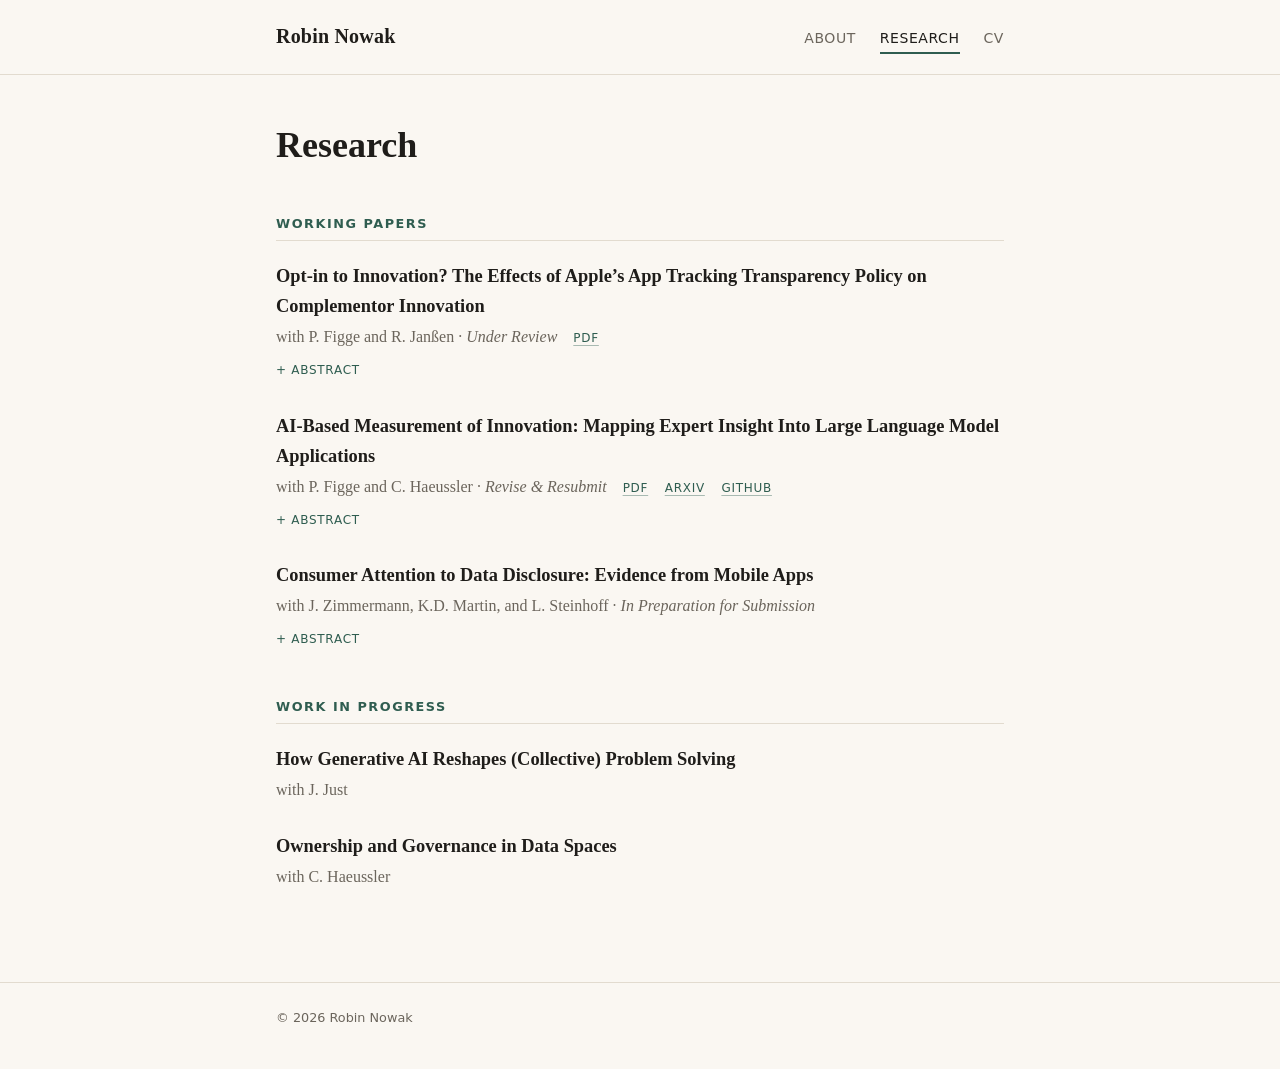
==== research.html @ 18aa1c7b "Initial version of academic website" ====
<!doctype html>
<html lang="en">
<head>
  <meta charset="utf-8">
  <meta name="viewport" content="width=device-width, initial-scale=1">
  <title>Research — Robin Nowak</title>
  <meta name="description" content="Research by Robin Nowak: working papers, publications and work in progress.">
  <link rel="stylesheet" href="assets/style.css">
</head>
<body>

  <header class="site-header">
    <div class="wrap">
      <a class="site-name" href="index.html">Robin Nowak</a>
      <nav class="site-nav">
        <a href="index.html">About</a>
        <a href="research.html" aria-current="page">Research</a>
        <a href="pdfs/cv_nowak.pdf" target="_blank" rel="noopener">CV</a>
      </nav>
    </div>
  </header>

  <main>
    <div class="wrap">
      <h1>Research</h1>

      <!--
        To add a paper, copy one <article class="paper"> block and edit it.
        Delete any section you don't need.
      -->

      <h2>Working Papers</h2>

      <article class="paper">
        <p class="paper-title"><a href="pdfs/nowak-et-al_2026_att-opt-in-to-innovation.pdf" target="_blank" rel="noopener">Opt-in to Innovation? The Effects of Apple’s App Tracking Transparency Policy on Complementor Innovation</a></p>
        <p class="paper-meta">
          with P. Figge and R. Janßen ·
          <span class="paper-status">Under Review</span>
          <span class="paper-links"><a href="pdfs/nowak-et-al_2026_att-opt-in-to-innovation.pdf" target="_blank" rel="noopener">PDF</a></span>
        </p>
        <details>
          <summary>Abstract</summary>
          <p>Platform operators face a continuous trade-off in governance decisions between addressing user interests and preserving incentives for complementor innovation. One highly debated area of platform governance concerns protecting user privacy by restricting third-party tracking, which, however, is vital to many complementors’ value capture models. In this paper, we seek to understand the implications of stricter privacy governance on complementor innovation. We examine how mobile app developers adjust their innovation activities in response to Apple’s App Tracking Transparency (ATT) policy. Using a quasi-experimental difference-in-differences framework, we compare the innovation outcomes (feature updates) for apps affected by the policy with those unaffected, before and after the policy announcement. Our results indicate a positive effect of ATT on affected apps’ innovation relative to unaffected apps after the policy announcement. Further analyses are consistent with an adaptive response to reduced third-party tracking: the innovation response is stronger among more exposed apps, and affected developers innovate to support alternative ways to capture value. We discuss that while stricter privacy governance may initially seem to negatively affect complementor innovation, its nuanced effects can also serve as strategic catalysts and enable platform operators to reshape complementors’ innovation activities.</p>
        </details>
      </article>

      <article class="paper">
        <p class="paper-title"><a href="pdfs/nowak-et-al_2026_ai-measurement.pdf" target="_blank" rel="noopener">AI-Based Measurement of Innovation: Mapping Expert Insight Into Large Language Model Applications</a></p>
        <p class="paper-meta">
          with P. Figge and C. Haeussler ·
          <span class="paper-status">Revise &amp; Resubmit</span>
          <span class="paper-links">
            <a href="pdfs/nowak-et-al_2026_ai-measurement.pdf" target="_blank" rel="noopener">PDF</a>
            <a href="https://arxiv.org/abs/2508.02430" target="_blank" rel="noopener">arXiv</a>
            <a href="https://github.com/robi979/AI-Innovation-Measurement_Extension" target="_blank" rel="noopener">GitHub</a>
          </span>
        </p>
        <details>
          <summary>Abstract</summary>
          <p>Measuring innovation often relies on context-specific proxies and expert evaluation. Hence, empirical innovation research is often limited to settings where such data is available. We investigate how large language models (LLMs) can be leveraged to overcome the constraints of manual expert evaluations and assist researchers in measuring innovation. We first design an LLM framework that reliably approximates domain experts’ assessment of innovation from unstructured text data. We then evaluate the performance and broad applicability of this framework through two demonstration studies in different contexts: (1) innovation in software application updates and (2) user-generated ideas in product reviews. We compared the performance (F1-score) and reliability (consistency rate) of our LLM framework against alternative measures used in prior innovation studies, and to state-of-the-art machine learning- and deep learning-based models. The LLM framework achieved higher F1-scores than the other approaches, and its results are highly consistent (i.e., results do not change across runs). This article equips R&amp;D personnel in firms, as well as researchers, reviewers, and editors, with the knowledge and tools to effectively use LLMs for measuring innovation and evaluating the performance of LLM-based innovation measures. In doing so, we discuss the impact of important design decisions—including model selection, prompt engineering, training data size, training data distribution, and parameter settings—on performance and reliability. Given the challenges inherent in using human expert evaluation and existing text-based measures, our framework has important implications for harnessing LLMs as reliable, increasingly accessible, and broadly applicable research tools for measuring innovation.</p>
        </details>
      </article>

      <article class="paper">
        <p class="paper-title">Consumer Attention to Data Disclosure: Evidence from Mobile Apps</p>
        <p class="paper-meta">
          with J. Zimmermann, K.D. Martin, and L. Steinhoff ·
          <span class="paper-status">In Preparation for Submission</span>
        </p>
        <details>
          <summary>Abstract</summary>
          <p>The mobile apps that mediate everyday activities make data disclosures a routine part of people’s lives, but in fragmented prior research, the privacy threats associated with data disclosures dominate. To complement such perspectives, the current research proposes a novel conceptualization that reflects how consumers respond when transparency policies make data disclosure practices salient. A large-scale, natural experiment involving more than 700,000 app reviews, surrounding the introduction of Apple’s Privacy Nutrition Labels, reveals a negative relative effect of transparency on consumer attention to data disclosures. Yet as these labels diffused, and transparency became a platform standard, consumers seemed to attend specifically to data disclosures by apps that were very late in adopting the labels. In contrast with prior evidence, the overall sentiment in data disclosure reviews remains largely positive. To clarify these findings, two controlled experiments systematically vary the timing of transparency efforts and the appropriateness of the data disclosures. The experimental evidence reveals that consumer reactions depend jointly on whether transparency occurs when expected and if the disclosed data practices align with contextual expectations. Thus, consumer responses to data disclosures are shaped by their timing and appropriateness, not just the simple existence of data disclosures.</p>
        </details>
      </article>

      <h2>Work in Progress</h2>

      <article class="paper">
        <p class="paper-title">How Generative AI Reshapes (Collective) Problem Solving</p>
        <p class="paper-meta">with J. Just</p>
      </article>

      <article class="paper">
        <p class="paper-title">Ownership and Governance in Data Spaces</p>
        <p class="paper-meta">with C. Haeussler</p>
      </article>

    </div>
  </main>

  <footer class="site-footer">
    <div class="wrap">© <span id="year">2026</span> Robin Nowak</div>
  </footer>

  <script>document.getElementById("year").textContent = new Date().getFullYear();</script>
</body>
</html>
---- assets/style.css ----
/* ---------- Fonts (self-hosted, latin subset) ---------- */
@font-face {
  font-family: "Inter";
  font-style: normal;
  font-weight: 400 600;
  font-display: swap;
  src: url("fonts/inter-latin.woff2") format("woff2");
}
@font-face {
  font-family: "Source Serif 4";
  font-style: normal;
  font-weight: 400 600;
  font-display: swap;
  src: url("fonts/source-serif-4-latin.woff2") format("woff2");
}
@font-face {
  font-family: "Source Serif 4";
  font-style: italic;
  font-weight: 400;
  font-display: swap;
  src: url("fonts/source-serif-4-italic-latin.woff2") format("woff2");
}

/* ---------- Color tokens ---------- */
:root {
  --bg: #faf7f2;
  --surface: #f2ede4;
  --ink: #1f1d1a;
  --muted: #6b655c;
  --rule: #e2dbcf;
  --accent: #2f5d50;
  --accent-soft: #e3ece8;
  --serif: "Source Serif 4", Georgia, "Times New Roman", serif;
  --sans: "Inter", system-ui, -apple-system, "Segoe UI", sans-serif;
}

@media (prefers-color-scheme: dark) {
  :root:not([data-theme="light"]) {
    --bg: #1a1916;
    --surface: #23211d;
    --ink: #ece7de;
    --muted: #a39c90;
    --rule: #34312b;
    --accent: #8cc2ae;
    --accent-soft: #263430;
  }
}

:root[data-theme="dark"] {
  --bg: #1a1916;
  --surface: #23211d;
  --ink: #ece7de;
  --muted: #a39c90;
  --rule: #34312b;
  --accent: #8cc2ae;
  --accent-soft: #263430;
}

/* ---------- Base ---------- */
*, *::before, *::after { box-sizing: border-box; }

html { -webkit-text-size-adjust: 100%; }

body {
  margin: 0;
  background: var(--bg);
  color: var(--ink);
  font-family: var(--serif);
  font-size: 1.125rem;
  line-height: 1.65;
}

a {
  color: var(--accent);
  text-decoration: underline;
  text-decoration-thickness: 1px;
  text-underline-offset: 3px;
  text-decoration-color: color-mix(in srgb, var(--accent) 40%, transparent);
}
a:hover { text-decoration-color: var(--accent); }

.wrap {
  max-width: 760px;
  margin: 0 auto;
  padding: 0 16px;
}

/* ---------- Header / nav ---------- */
.site-header {
  border-bottom: 1px solid var(--rule);
}
.site-header .wrap {
  display: flex;
  align-items: baseline;
  justify-content: space-between;
  gap: 1rem;
  flex-wrap: wrap;
  padding-top: 1.25rem;
  padding-bottom: 1.25rem;
}
.site-name {
  font-size: 1.25rem;
  font-weight: 600;
  color: var(--ink);
  text-decoration: none;
  letter-spacing: 0.01em;
}
.site-nav {
  display: flex;
  gap: 1.5rem;
  font-family: var(--sans);
  font-size: 0.875rem;
  letter-spacing: 0.04em;
  text-transform: uppercase;
}
.site-nav a {
  color: var(--muted);
  text-decoration: none;
  padding-bottom: 2px;
  border-bottom: 2px solid transparent;
}
.site-nav a:hover { color: var(--ink); }
.site-nav a[aria-current="page"] {
  color: var(--ink);
  border-bottom-color: var(--accent);
}

/* ---------- Main ---------- */
main { padding: 3rem 0 4rem; }

h1, h2, h3 { font-weight: 600; line-height: 1.25; }
h1 { font-size: 2.25rem; margin: 0 0 0.25rem; }

h2 {
  font-size: 0.8rem;
  font-family: var(--sans);
  font-weight: 600;
  letter-spacing: 0.12em;
  text-transform: uppercase;
  color: var(--accent);
  margin: 3rem 0 1.25rem;
  padding-bottom: 0.5rem;
  border-bottom: 1px solid var(--rule);
}

/* ---------- Profile (home) ---------- */
.page-title { margin-bottom: 2rem; }

.about {
  display: grid;
  grid-template-columns: 220px 1fr;
  gap: 3rem;
  align-items: start;
}
.profile img {
  display: block;
  width: 100%;
  aspect-ratio: 4 / 5;
  object-fit: cover;
  object-position: 50% 10%;
  border-radius: 4px;
  background: var(--surface);
  box-shadow: 8px 8px 0 var(--accent-soft);
  margin-bottom: 1.5rem;
}
.profile p { margin: 0; font-size: 0.95rem; line-height: 1.5; }
.profile .name { font-size: 1.15rem; font-weight: 600; }
.profile .role { color: var(--muted); font-style: italic; }
.profile .affil { color: var(--muted); margin-top: 0.35rem; }
.profile .contact {
  margin-top: 0.75rem;
  font-family: var(--sans);
  font-size: 0.78rem;
  overflow-wrap: anywhere;
}

.bio p { margin: 0 0 1.1rem; }
.bio p:first-child { margin-top: -0.3rem; }

/* ---------- Research ---------- */
.paper {
  margin: 0 0 1.75rem;
}
.paper-title {
  font-size: 1.15rem;
  font-weight: 600;
  margin: 0;
}
.paper-title a { color: var(--ink); text-decoration: none; }
.paper-title a:hover { color: var(--accent); }
.paper-meta {
  margin: 0.15rem 0 0;
  color: var(--muted);
  font-size: 1rem;
}
.paper-status {
  font-style: italic;
}
.paper details {
  margin-top: 0.35rem;
  font-size: 1rem;
}
.paper summary {
  cursor: pointer;
  display: inline-block;
  font-family: var(--sans);
  font-size: 0.75rem;
  letter-spacing: 0.06em;
  text-transform: uppercase;
  color: var(--accent);
  list-style: none;
}
.paper summary::-webkit-details-marker { display: none; }
.paper summary::before { content: "+ "; }
.paper details[open] summary::before { content: "– "; }
.paper details p {
  margin: 0.6rem 0 0;
  padding-left: 1rem;
  border-left: 2px solid var(--rule);
}
.paper-links {
  display: inline;
  margin-left: 0.75rem;
  font-family: var(--sans);
  font-size: 0.75rem;
  letter-spacing: 0.06em;
  text-transform: uppercase;
}
.paper-links a { margin-right: 0.75rem; }

/* ---------- Footer ---------- */
.site-footer {
  border-top: 1px solid var(--rule);
  padding: 1.5rem 0 2.5rem;
  font-family: var(--sans);
  font-size: 0.8rem;
  color: var(--muted);
}

/* ---------- Small screens ---------- */
@media (max-width: 600px) {
  body { font-size: 1.05rem; }
  main { padding: 2rem 0 3rem; }
  h1 { font-size: 1.85rem; }
  .about {
    grid-template-columns: 1fr;
    gap: 2rem;
  }
  .profile img { width: 180px; }
  .site-nav { gap: 1rem; }
  .paper-links { display: block; margin: 0.25rem 0 0; }
}
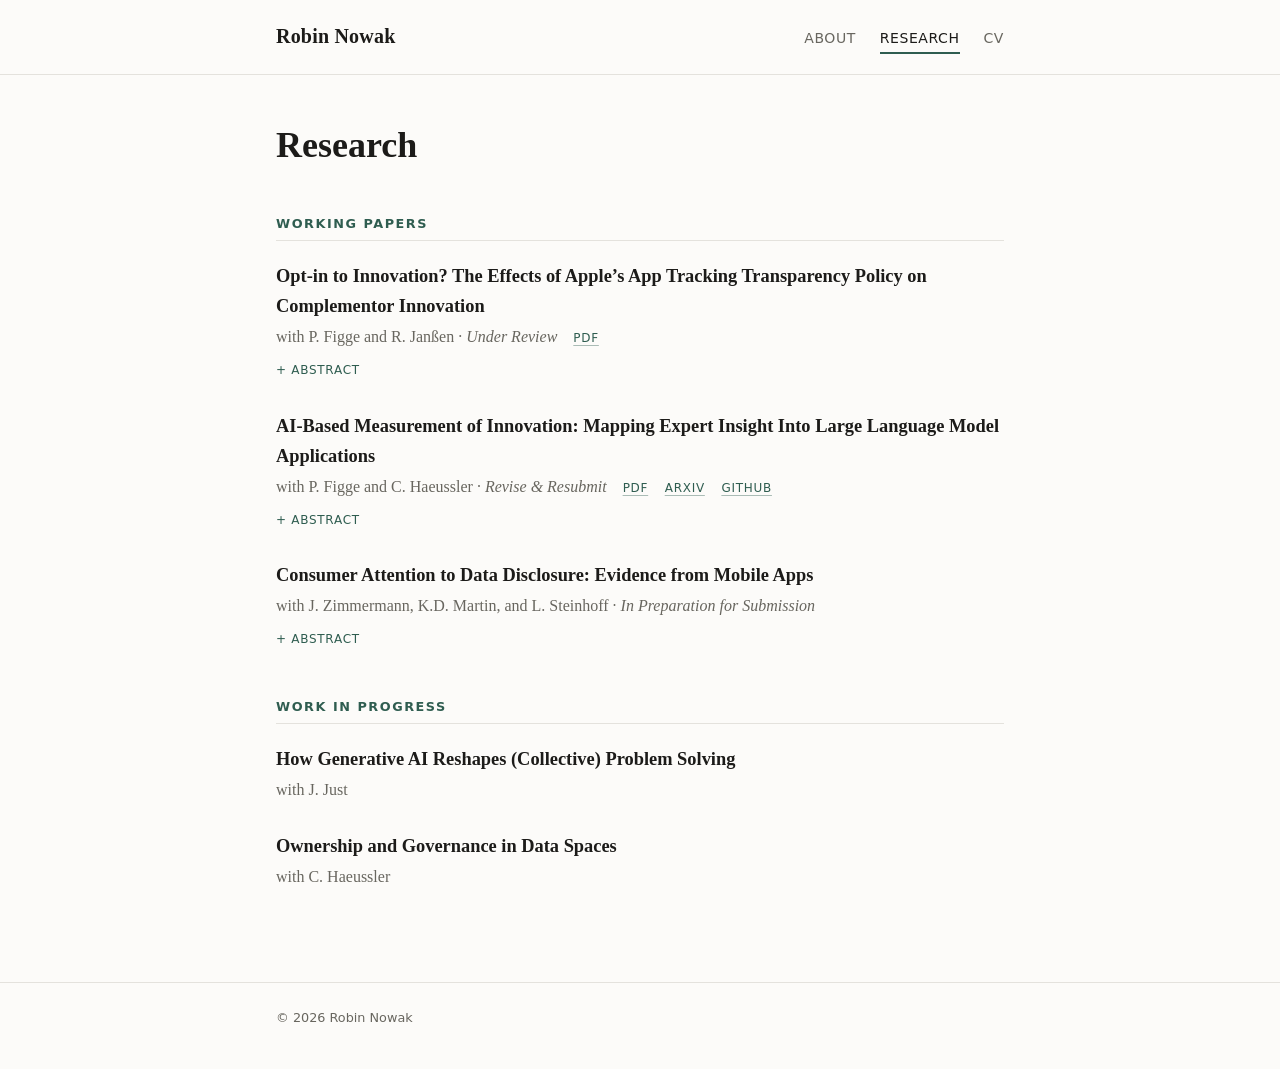
==== commit f395257f: "Set page titles to "Robin Nowak - Personal Homepage" and add Open Graph tags Co-Authored-By: Claude " ====
--- a/research.html
+++ b/research.html
@@ -3,7 +3,9 @@
 <head>
   <meta charset="utf-8">
   <meta name="viewport" content="width=device-width, initial-scale=1">
-  <title>Research — Robin Nowak</title>
+  <title>Research - Robin Nowak - Personal Homepage</title>
+  <meta property="og:title" content="Research - Robin Nowak - Personal Homepage">
+  <meta property="og:site_name" content="Robin Nowak - Personal Homepage">
   <meta name="description" content="Research by Robin Nowak: working papers, publications and work in progress.">
   <link rel="stylesheet" href="assets/style.css">
 </head>
--- a/assets/style.css
+++ b/assets/style.css
@@ -1,59 +1,36 @@
-/* ---------- Fonts (self-hosted, latin subset) ---------- */
-@font-face {
-  font-family: "Inter";
-  font-style: normal;
-  font-weight: 400 600;
-  font-display: swap;
-  src: url("fonts/inter-latin.woff2") format("woff2");
-}
-@font-face {
-  font-family: "Source Serif 4";
-  font-style: normal;
-  font-weight: 400 600;
-  font-display: swap;
-  src: url("fonts/source-serif-4-latin.woff2") format("woff2");
-}
-@font-face {
-  font-family: "Source Serif 4";
-  font-style: italic;
-  font-weight: 400;
-  font-display: swap;
-  src: url("fonts/source-serif-4-italic-latin.woff2") format("woff2");
-}
-
 /* ---------- Color tokens ---------- */
 :root {
-  --bg: #faf7f2;
-  --surface: #f2ede4;
-  --ink: #1f1d1a;
-  --muted: #6b655c;
-  --rule: #e2dbcf;
+  --bg: #fcfbf9;
+  --surface: #f4f3f0;
+  --ink: #1c1b19;
+  --muted: #68665f;
+  --rule: #e4e2dd;
   --accent: #2f5d50;
-  --accent-soft: #e3ece8;
-  --serif: "Source Serif 4", Georgia, "Times New Roman", serif;
-  --sans: "Inter", system-ui, -apple-system, "Segoe UI", sans-serif;
+  --accent-soft: #e4ece8;
+  --serif: Georgia, "Times New Roman", Times, serif;
+  --sans: system-ui, -apple-system, "Segoe UI", "Helvetica Neue", Helvetica, Arial, sans-serif;
 }
 
 @media (prefers-color-scheme: dark) {
   :root:not([data-theme="light"]) {
-    --bg: #1a1916;
-    --surface: #23211d;
-    --ink: #ece7de;
-    --muted: #a39c90;
-    --rule: #34312b;
+    --bg: #121212;
+    --surface: #1c1c1c;
+    --ink: #e8e8e8;
+    --muted: #a0a0a0;
+    --rule: #2e2e2e;
     --accent: #8cc2ae;
-    --accent-soft: #263430;
+    --accent-soft: #223029;
   }
 }
 
 :root[data-theme="dark"] {
-  --bg: #1a1916;
-  --surface: #23211d;
-  --ink: #ece7de;
-  --muted: #a39c90;
-  --rule: #34312b;
+  --bg: #121212;
+  --surface: #1c1c1c;
+  --ink: #e8e8e8;
+  --muted: #a0a0a0;
+  --rule: #2e2e2e;
   --accent: #8cc2ae;
-  --accent-soft: #263430;
+  --accent-soft: #223029;
 }
 
 /* ---------- Base ---------- */
@@ -66,7 +43,7 @@
   background: var(--bg);
   color: var(--ink);
   font-family: var(--serif);
-  font-size: 1.125rem;
+  font-size: 1.0625rem;
   line-height: 1.65;
 }
 
